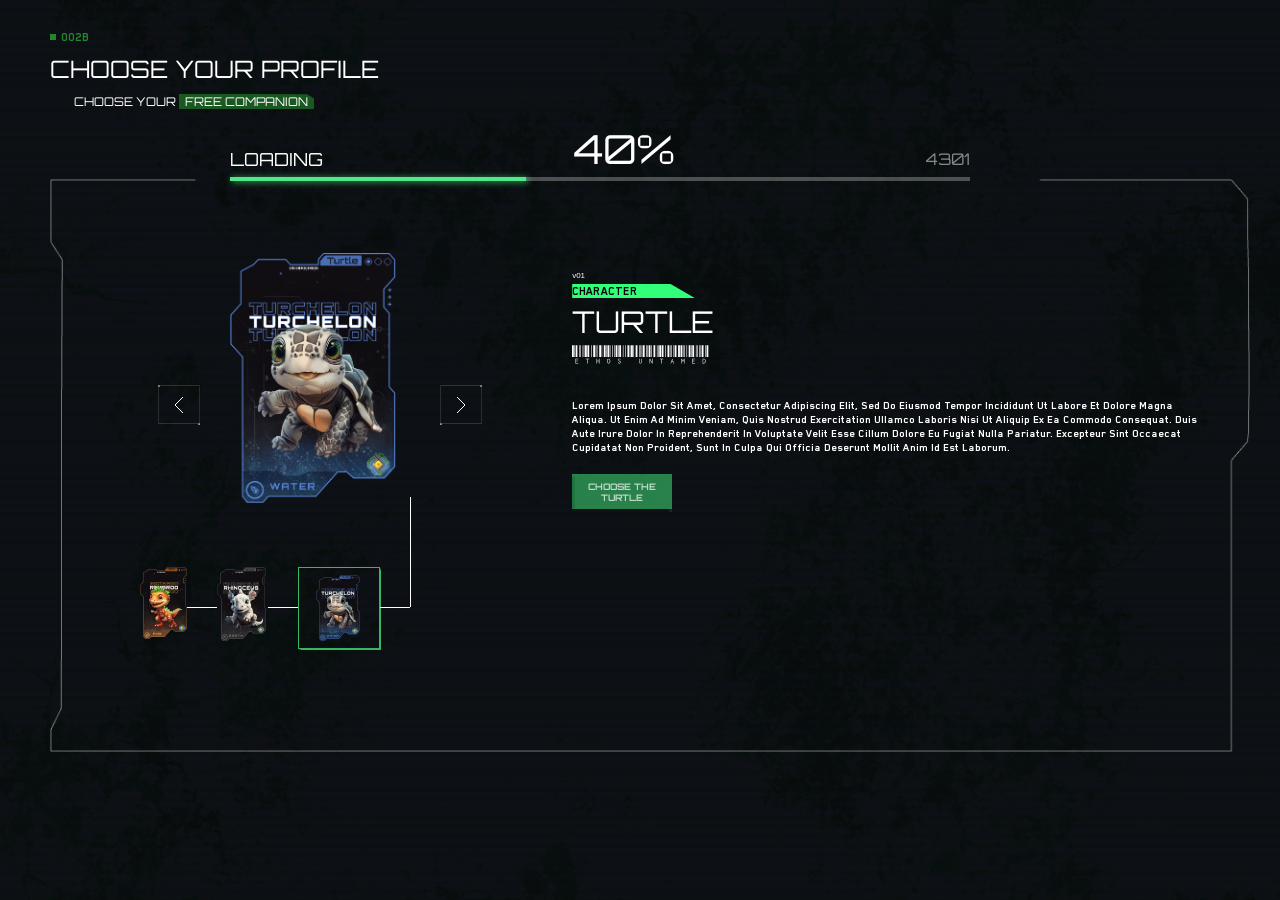
==== choose_character.html @ a974b1c8 "4 pages" ====
<!DOCTYPE html>
<html lang="en">
    <head>
    <meta charset="UTF-8">
    <meta http-equiv="X-UA-Compatible" content="IE=edge">
    <meta name="viewport" content="width=device-width, initial-scale=1.0">
    <title>Ethos</title>
    <link rel="stylesheet" href="style1.css">
    <link href="https://fonts.cdnfonts.com/css/libre-barcode-ean13-text" rel="stylesheet">
                
    </head>

    <body>
         <header>
            <div class="heders">
                <p class="character_pagination">002B</p>
                <h3 class="character_pagination--head1">CHOOSE YOUR PROFILE</h3>
                <div class="heder3">
                <h3 class="character_pagination--head2">choose your <span class="heder3_style">free companion</span></h3>
                </div>
            </div>

            <div class="character_loading">

                <div class="character_loading_info">
                    <p class="loading">loading</p>
                    <p class="loading_pourcentage">40%</p>
                    <p class="loading_3">4301</p>
                </div>
                <div class="character_loading_progress"></div>
            </div>


        <section class="container" id="choose_character">
               <div class="container_elementspack">
                    <img class="arrow_left" src="assets/img/Left Arrow.svg" alt="turchelon">
                <div class="container_elements--character">
                    <img class="companion_img" src="./assets/img/turchelon.png" alt="turchelon">
                            <div class="aute_companion">
                    <div  class="aute_companion1">
                        <img src="assets/img/Dino Card.png" alt="Dino">
                    </div>
                    <div class="line"></div>
                    <div  class="aute_companion1">
                        <img src="assets/img/Rhino Card.png" alt="Rhino">
                    </div>
                     <div class="line"></div>
                    <article  class="aute_companion2">
                        <img src="assets/img/Group 28.png" class="mmcompanion" alt="Turchelon">
                    </article>
                    <div class="line"></div>
                    <div class="column"></div>
                </div>

                </div>
                    <img class="arrow_right" src="assets/img/Right Arrow.svg" alt="turchelon">
                <div class="turchelon_element">
                    <div class="companion_barcode-version">
                    <p>v01</p>
                    </div>
                    <div  class="character-info-title">
                        <p>character</p>
                    </div>
                    <div class="companion_name">
                        <p>turtle</p>
                   </div>
                  <div class="companion-barcode">
                      <svg width="137" height="19" viewBox="0 0 137 19" fill="none" xmlns="http://www.w3.org/2000/svg">
                        <path
                            d="M0 12V0.199999H1.8V12H0ZM2.4 12V0.199999H3V12H2.4ZM3.6 12V0.199999H5.4V12H3.6ZM7.2 12V0.199999H7.8V12H7.2ZM8.4 12V0.199999H9V12H8.4ZM3.38 13.74H6.22V14.2H3.86V15.72H5.82V16.2H3.86V17.92H6.2V18.38H3.38V13.74ZM10.6094 12V0.199999H11.2094V12H10.6094ZM11.8094 12V0.199999H12.4094V12H11.8094ZM13.0094 12V0.199999H14.8094V12H13.0094ZM15.4094 12V0.199999H17.2094V12H15.4094ZM19.0094 12V0.199999H19.6094V12H19.0094ZM15.0894 14.2H13.7894V13.74H16.9894V14.2H15.6294V18.38H15.0894V14.2ZM21.2188 12V0.199999H23.0188V12H21.2188ZM23.6188 12V0.199999H24.2188V12H23.6188ZM24.8188 12V0.199999H25.4188V12H24.8188ZM27.2188 12V0.199999H29.0188V12H27.2188ZM29.6188 12V0.199999H30.2188V12H29.6188ZM24.5388 13.74H25.1388V13.8C25.1121 13.8267 25.0921 13.86 25.0788 13.9C25.0788 13.9267 25.0788 13.9867 25.0788 14.08V15.72H26.8788V13.74H27.4988V13.8C27.4721 13.8267 27.4521 13.86 27.4388 13.9C27.4388 13.9267 27.4388 13.9867 27.4388 14.08V18.38H26.8788V16.18H25.0788V18.38H24.5388V13.74ZM31.8281 12V0.199999H33.6281V12H31.8281ZM34.2281 12V0.199999H34.8281V12H34.2281ZM35.4281 12V0.199999H37.2281V12H35.4281ZM37.8281 12V0.199999H38.4281V12H37.8281ZM40.2281 12V0.199999H40.8281V12H40.2281ZM36.6281 18.46C36.0948 18.46 35.6881 18.2533 35.4081 17.84C35.1148 17.4267 34.9681 16.84 34.9681 16.08C34.9681 15.3467 35.1148 14.7667 35.4081 14.34C35.7015 13.9267 36.1081 13.72 36.6281 13.72C37.1481 13.72 37.5548 13.9267 37.8481 14.34C38.1415 14.7667 38.2881 15.3467 38.2881 16.08C38.2881 16.84 38.1415 17.4267 37.8481 17.84C37.5681 18.2533 37.1615 18.46 36.6281 18.46ZM36.6281 18C36.9881 18 37.2615 17.84 37.4481 17.52C37.6481 17.1867 37.7481 16.7067 37.7481 16.08C37.7481 15.4933 37.6481 15.0267 37.4481 14.68C37.2481 14.3467 36.9748 14.18 36.6281 14.18C36.2815 14.18 36.0081 14.3467 35.8081 14.68C35.6081 15.0267 35.5081 15.4933 35.5081 16.08C35.5081 16.7067 35.6015 17.1867 35.7881 17.52C35.9881 17.84 36.2681 18 36.6281 18ZM42.4375 12V0.199999H43.0375V12H42.4375ZM43.6375 12V0.199999H45.4375V12H43.6375ZM46.0375 12V0.199999H46.6375V12H46.0375ZM47.2375 12V0.199999H49.0375V12H47.2375ZM50.8375 12V0.199999H51.4375V12H50.8375ZM47.2175 18.46C46.6175 18.46 46.1308 18.26 45.7575 17.86L46.0375 17.4L46.0575 17.34L46.1175 17.36C46.1175 17.3733 46.1242 17.4 46.1375 17.44C46.1375 17.4667 46.1508 17.5 46.1775 17.54C46.1908 17.5667 46.2175 17.5933 46.2575 17.62C46.5375 17.86 46.8842 17.98 47.2975 17.98C47.5642 17.98 47.7908 17.9067 47.9775 17.76C48.1642 17.6 48.2575 17.4133 48.2575 17.2C48.2575 17.0533 48.2242 16.9267 48.1575 16.82C48.1042 16.7267 48.0042 16.6333 47.8575 16.54C47.7108 16.4467 47.4842 16.3333 47.1775 16.2C46.7242 16.0267 46.3975 15.8267 46.1975 15.6C46.0108 15.3733 45.9175 15.12 45.9175 14.84C45.9175 14.4933 46.0442 14.2133 46.2975 14C46.5508 13.7867 46.8908 13.68 47.3175 13.68C47.5708 13.68 47.8108 13.7333 48.0375 13.84C48.2508 13.9467 48.4442 14.0867 48.6175 14.26L48.2775 14.72L48.2375 14.68C48.2375 14.6667 48.2308 14.6467 48.2175 14.62C48.2175 14.58 48.2042 14.5467 48.1775 14.52C48.1642 14.48 48.1375 14.4467 48.0975 14.42C47.9908 14.3133 47.8642 14.2333 47.7175 14.18C47.5842 14.14 47.4242 14.12 47.2375 14.12C46.9975 14.12 46.8108 14.1867 46.6775 14.32C46.5308 14.4533 46.4575 14.6133 46.4575 14.8C46.4575 14.9467 46.4842 15.0733 46.5375 15.18C46.6042 15.2867 46.7175 15.3867 46.8775 15.48C47.0375 15.5867 47.2775 15.7 47.5975 15.82C48.0375 16.0067 48.3442 16.1933 48.5175 16.38C48.6775 16.58 48.7575 16.8267 48.7575 17.12C48.7575 17.3467 48.7042 17.56 48.5975 17.76C48.4775 17.96 48.3042 18.1267 48.0775 18.26C47.8375 18.3933 47.5508 18.46 47.2175 18.46ZM53.0469 12V0.199999H53.6469V12H53.0469ZM55.4469 12V0.199999H57.2469V12H55.4469ZM57.8469 12V0.199999H58.4469V12H57.8469ZM59.0469 12V0.199999H60.8469V12H59.0469ZM61.4469 12V0.199999H62.0469V12H61.4469ZM63.6562 12V0.199999H65.4563V12H63.6562ZM67.2563 12V0.199999H67.8563V12H67.2563ZM68.4563 12V0.199999H69.0563V12H68.4563ZM69.6563 12V0.199999H70.2563V12H69.6563ZM70.8563 12V0.199999H72.6563V12H70.8563ZM68.4563 18.46C67.9763 18.46 67.6096 18.3133 67.3563 18.02C67.1029 17.7267 66.9763 17.3133 66.9763 16.78V13.74H67.5563V13.8C67.5163 13.8267 67.4963 13.86 67.4963 13.9C67.4829 13.9267 67.4763 13.9867 67.4763 14.08V16.78C67.4763 17.18 67.5563 17.4867 67.7163 17.7C67.8629 17.9133 68.1163 18.02 68.4763 18.02C68.8229 18.02 69.0763 17.9133 69.2363 17.7C69.3963 17.4867 69.4763 17.1733 69.4763 16.76V13.74H69.9763V16.76C69.9763 17.3333 69.8429 17.76 69.5763 18.04C69.3096 18.32 68.9363 18.46 68.4563 18.46ZM74.2656 12V0.199999H74.8656V12H74.2656ZM75.4656 12V0.199999H76.0656V12H75.4656ZM76.6656 12V0.199999H78.4656V12H76.6656ZM79.0656 12V0.199999H79.6656V12H79.0656ZM81.4656 12V0.199999H83.2656V12H81.4656ZM77.5856 13.74H78.0856L80.0256 17.18V13.74H80.6056V13.8C80.5656 13.8267 80.5456 13.86 80.5456 13.9C80.5323 13.9267 80.5256 13.9867 80.5256 14.08V18.38H80.1256L78.0656 14.74V18.38H77.5856V13.74ZM84.875 12V0.199999H85.475V12H84.875ZM86.075 12V0.199999H86.675V12H86.075ZM87.275 12V0.199999H89.075V12H87.275ZM89.675 12V0.199999H91.475V12H89.675ZM93.275 12V0.199999H93.875V12H93.275ZM89.355 14.2H88.055V13.74H91.255V14.2H89.895V18.38H89.355V14.2ZM95.4844 12V0.199999H97.2844V12H95.4844ZM97.8844 12V0.199999H98.4844V12H97.8844ZM99.0844 12V0.199999H99.6844V12H99.0844ZM101.484 12V0.199999H102.084V12H101.484ZM102.684 12V0.199999H104.484V12H102.684ZM101.024 17.02H99.5244L99.0644 18.38H98.5444L100.244 13.66H100.304L102.024 18.38H101.484L101.024 17.02ZM100.884 16.62L100.284 14.86L99.6644 16.62H100.884ZM106.094 12V0.199999H107.894V12H106.094ZM108.494 12V0.199999H110.294V12H108.494ZM110.894 12V0.199999H111.494V12H110.894ZM112.094 12V0.199999H112.694V12H112.094ZM114.494 12V0.199999H115.094V12H114.494ZM109.334 13.74H109.754L110.894 16.02L112.054 13.74H112.454V18.38H111.954V14.88L110.954 16.76H110.754L109.814 14.9V18.38H109.334V13.74ZM116.703 12V0.199999H118.503V12H116.703ZM119.103 12V0.199999H119.703V12H119.103ZM120.303 12V0.199999H122.103V12H120.303ZM123.903 12V0.199999H124.503V12H123.903ZM125.103 12V0.199999H125.703V12H125.103ZM120.083 13.74H122.923V14.2H120.563V15.72H122.523V16.2H120.563V17.92H122.903V18.38H120.083V13.74ZM127.312 12V0.199999H127.913V12H127.312ZM128.513 12V0.199999H129.113V12H128.513ZM129.713 12V0.199999H131.513V12H129.713ZM133.313 12V0.199999H133.913V12H133.313ZM134.513 12V0.199999H136.313V12H134.513ZM130.653 13.74H131.733C132.119 13.74 132.419 13.7933 132.633 13.9C132.859 14.0067 133.053 14.1667 133.213 14.38C133.519 14.78 133.673 15.3467 133.673 16.08C133.646 16.84 133.473 17.4133 133.153 17.8C132.833 18.2 132.333 18.3933 131.653 18.38H130.653V13.74ZM131.613 17.98C132.639 17.98 133.153 17.36 133.153 16.12C133.153 15.4933 133.039 15.0133 132.813 14.68C132.573 14.3467 132.199 14.18 131.693 14.18H131.153V17.98H131.613Z"
                            fill="white" />
                      </svg>
                   </div> 
                   <div class="companion_story">
                <p>Lorem ipsum dolor sit amet, consectetur adipiscing elit,
                     sed do eiusmod tempor incididunt ut labore et dolore magna aliqua.
                    Ut enim ad minim veniam, quis nostrud exercitation ullamco laboris nisi ut aliquip ex ea commodo consequat.
                     Duis aute irure dolor in reprehenderit in voluptate velit esse cillum dolore eu fugiat nulla pariatur.
                      Excepteur sint occaecat cupidatat non proident, sunt in culpa qui officia deserunt mollit anim id est laborum.
                </p>
                <div>
                    <div class="changer_character">
                       
                         <button class="changer_character_button">
                            <p class="changer_character_button_text">Choose The turtle</p>
                        </button>
                         <img src="assets/img/Choose The turtle Button.svg" class="changer_character_button_back" alt="button border">
                    </div>
                </div>

                
        </div>
        </section>
    </body>

</html>
---- style1.css ----
*{
    margin: 0;
}
body{
    background-image: url("./ressources/Character_Confirmation.png");
    display: flex;
    align-items: center;
}
.container{
    background-image: url("./assets/img/Vector 47.png");
    background-repeat: no-repeat;
    background-size: contain;
    background-position: center;
    background-repeat: no-repeat;
    display: flex;
    justify-content: center;
    width: 1200px;
    height: 620px;
    margin-left: 50px;
}

@font-face {
    font-family: Orbitron;
    src: url(assets/Orbitron-VariableFont_wght.ttf) format('truetype')
}
@font-face {
    font-family: 'Blender Pro';
    src: url(assets/BLENDERPRO-BOLD.TTF) format('truetype')
}
@import url('https://fonts.cdnfonts.com/css/libre-barcode-ean13-text');
.heders{
position: relative;
left: 50px;
}
.heder3{
position: relative;
left: 24px;
}
.turchelon_element{
position: relative;
bottom: 65px;
}
/*      pagination           */
.character_pagination{
    color: #23852d;
    font-family: "Blender Pro";
    font-size: 13px;
    font-style: normal;
    font-weight: 700;
    line-height: normal;
    text-transform: uppercase;
    margin-top: 30px;
    margin-bottom: 8px;
}
.character_pagination::before {
    content: "";
    width: 6px;
    height: 6px;
    background-color: #23852d;
    display: inline-block;
    margin-right: .3rem;
    margin-bottom: .09rem
}
.weapon_pagination{
    color: #537DD8;
    font-family: "Blender Pro";
    font-size: 13px;
    font-style: normal;
    font-weight: 700;
    line-height: normal;
    text-transform: uppercase;
    margin-top: 30px;
    margin-bottom: 8px;
}
.weapon_pagination::before {
    content: "";
    width: 6px;
    height: 6px;
    background-color: #537DD8;
    display: inline-block;
    margin-right: .3rem;
    margin-bottom: .09rem
}
.friend_pagination{
    color: #FFEA31;
    font-family: "Blender Pro";
    font-size: 13px;
    font-style: normal;
    font-weight: 700;
    line-height: normal;
    text-transform: uppercase;
    margin-top: 30px;
    margin-bottom: 8px;
}
.friend_pagination::before {
    content: "";
    width: 6px;
    height: 6px;
    background-color: #FFEA31;
    display: inline-block;
    margin-right: .3rem;
    margin-bottom: .09rem
}
.profile_pagination{
    color: #B83639;
    font-family: "Blender Pro";
    font-size: 13px;
    font-style: normal;
    font-weight: 700;
    line-height: normal;
    text-transform: uppercase;
    margin-top: 30px;
    margin-bottom: 8px;
}
.profile_pagination::before {
    content: "";
    width: 6px;
    height: 6px;
    background-color: #B83639;
    display: inline-block;
    margin-right: .3rem;
    margin-bottom: .09rem
}


.character_pagination--head1{
    color: #fff;
    font-family: Orbitron;
    font-size: 24px;
    font-style: normal;
    font-weight: 500px;
    line-height: normal;
    text-transform: uppercase;
    top: 5%;
    font-weight: normal;
    margin-bottom: 10px;
}
.coditions_rewardes{
    color: #fff;
    font-family: Orbitron;
    font-size: 24px;
    font-style: normal;
    font-weight: 500px;
    line-height: normal;
    text-transform: uppercase;
    font-weight: normal;
    margin-bottom: 50px;
    position: relative;
    top: 60px;
    width: 720px;
    word-spacing: 2px;
}
.head_edit{
position: relative;
right: 50px;
}
.character_pagination--head2{
text-transform: uppercase;
font-family: Orbitron;
font-size: 12px;
font-weight: normal;
color: #fff;
}
.heder3_style{
background-color: #195820;
padding-left: 6px;
padding-right: 6px;
clip-path: polygon(0 0, 95% 1%, 100% 30%, 100% 100%,0 100%);
}
.heder4_style{
background-color: #FFEA31;
padding-left: 6px;
padding-right: 6px;
clip-path: polygon(0 0, 95% 1%, 100% 30%, 100% 100%,0 100%);
}
.heder5_style{
background-color: #B83639;
padding-left: 6px;
padding-right: 6px;
clip-path: polygon(0 0, 95% 1%, 100% 30%, 100% 100%,0 100%);
}
.heder_weapon3_style{
font-weight: bold;
background-color: #537DD8;
padding-left: 6px;
padding-right: 6px;
clip-path: polygon(0 0, 95% 1%, 100% 30%, 100% 100%,0 100%);
}
.companion_story{
color: #fff;
font-family: Orbitron;
width: 1090px;
margin-top: 30px;
}
.companion_img{
    width: 170px;
    height: 250px;
    position: relative;
    left: 50px;
  
}
.weapon_img{
    position: relative;
    width: 250px;
    bottom: 170px;
    left: 80px;
    z-index: 2;
}
.weapon_background{
    z-index:3;
    width: 240px;
    height: 190px;
    position: relative;
    top: 190px;
    left: 80px;
}
.weapon_border{
 z-index: 1;
     width: 250px;
    height: 200px;
 position: relative;
 bottom: 10px;
left: 80px;

}
.container_elementspack{
    display: flex;
    flex-direction: row;
    width:90%;
    justify-content: center;
     align-items: center;
     gap: 40px;
}
.container_elementspack_friend{
    display: flex;
    flex-direction: column;
    width:90%;
    justify-content: center;
    align-items: center;
}
.companion_name{
color: #fff;
font-family: Orbitron;
font-size: 30px;
text-transform: uppercase;
font-weight: normal;
margin-bottom: 5px;
margin-top: 5px;
}
.companion_story{
color: #fff;
font-family: "Blender Pro";
font-size: 12px; 
width: 630px;
text-transform: capitalize;
}
.character-info-title{
    color: #000000;
    font-family: "Blender Pro";
    font-size: 13px;
    font-style: normal;
    font-weight: 700;
    line-height: normal;
    text-transform: uppercase;
    position: relative;
}
.character-info-title{
    background-image:
    display: inline-block;
    width: 123px;
    height: 14.5px;
    background-color: rgb(49, 255, 121);
    clip-path: polygon(0 0, 80% 1%, 100% 100%, 100% 100%,0 100%);
}
.weapon-info-title{
    color: #000000;
    font-family: "Blender Pro";
    font-size: 13px;
    font-style: normal;
    font-weight: 700;
    line-height: normal;
    text-transform: uppercase;
    position: relative;
}
.weapon-info-title{
    background-image:
    display: inline-block;
    width: 123px;
    height: 14.5px;
    background-color: #537DD8;
    clip-path: polygon(0 0, 80% 1%, 100% 100%, 100% 100%,0 100%);
}
.companion_barcode-version{
font-family: 'Libre Barcode EAN13 Text', sans-serif;
color: #fff;
font-weight: lighter;
font-size: 8px;
margin-bottom: 4px;
}
/*          loading barre        */
.character_loading_info{
    display: flex;
    align-items: center;
    width: 740px;
    height: 10px;
    position: relative;
    left: 230px;
    top: 45px;
    justify-content: center;
    justify-content: space-between;
    color: #fff;
    font-family: Orbitron;
    text-transform: uppercase;
}
.loading_pourcentage{
  font-size: 40px;
  position: relative;
  bottom: 10px;
}
.loading{
    font-size: 18px;
}
.loading_3{
font-weight: lighter;
opacity: 0.5;
}

.character_loading::after{
    content: "";
    display: inline-block;
    width: 740px;
    height: 4px;
    background-color: rgba(255, 255, 255, 0.265);
    position: relative;
    top: 30px;
    left: 230px;
    z-index: 2;
}
.character_loading_progress::after{
    content: "";
    display: inline-block;
    width: 296px;
    height: 4px;
    background-color: rgb(19, 222, 97);
    z-index: 1;
    position: relative;
    top: 48px;
    left: 230px;
    box-shadow: 2px 1px 6px #36B862;
}
.weapon_loading_progress::after{
    content: "";
    display: inline-block;
    width: 296px;
    height: 4px;
    background-color: #537DD8;
    z-index: 1;
    position: relative;
    top: 48px;
    left: 230px;
    box-shadow: 2px 1px 6px #537DD8;
}
.friend_loading_progress::after{
    content: "";
    display: inline-block;
    width: 296px;
    height: 4px;
    background-color: #FFEA31;
    z-index: 1;
    position: relative;
    top: 48px;
    left: 230px;
    box-shadow: 2px 1px 6px #FFEA31;
}
.changer_character{
    margin-top: 40px;
}
.changer_character_button{
    background-color: #31ff766c;
    border:none;
    padding-right: 10px;
    padding-left: 10px;
    width: 100px;
    height: 35px;
    z-index: 3;
    position: relative;
    bottom: 20px;
 
}

.changer_character_button_back{
    opacity: 0.14;
    width: 100px;
    z-index: 2;
    position: absolute;
    left: 0px;
    bottom: 17px;
}
.changer_weapon_button{
    background-color: transparent;
    border:none;
    padding-right: 10px;
    padding-left: 10px;
    width: 100px;
    height: 35px;
    z-index: 3;
    position: relative;
    bottom: 20px;
 
}

.changer_weapon_button_back{
    opacity: 0.10;
    width: 100px;
    z-index: 2;
    position: absolute;
    left: 0px;
    bottom: 17px;
}
.changer_character_button_text{

font-family: "Orbitron";
    color: #fff;
    font-size: 9px;
    font-weight: bold;
    text-transform: uppercase;
    opacity: 0.70;
    z-index: 1;
}
.aute_companion{
display: flex;
margin-top: 60px;
flex-direction: row;
}
.aute_friend{
display: flex;
margin-top: 60px;
flex-direction: row;
gap: 50px;
position: relative;
right: 10px;
}
.aute_companion2{
width: 80px;
height: 80px;
border: 1px #36B862 solid;
box-shadow: 0.5px 0.5px 1px #36B862;
display: flex;
justify-content: center;
align-items: center;
}
.line{
    content: "";
    display: inline-block;
    width: 30px;
    height: 0.3px;
    background-color: rgb(255, 255, 255);
    margin-top: 40px;
}
.column{
    content: "";
    display: inline-block;
    width: 0.3px;
    height: 110px;
    background-color: rgb(255, 255, 255);
    position: relative;
    bottom: 70px;
}
.arrow_right{
    position: relative;
    right: 50px;
    bottom: 60px;
}
.arrow_left{
position: relative;
left: 60px;
bottom: 60px;
}
.arrow_left_weapon{
position: relative;
left: 60px;
bottom: 60px;
}
.arrow_right_weapon{
    position: relative;
    right: px;
    bottom: 60px;
}
.aute_companion{
position: relative;
right: 40px;
}
.aute_weapon{
display: flex;
margin-top: 60px;
flex-direction: row;
position: relative;
right: 50px;
bottom: 165px;
}
.aute_weapon1{
position: relative;
top: 15px;
}
.aute_weapon3{
position: relative;
top: 15px;
}
.Card{
    width: 210px;
    height: 300px;
}
.art_Card{
    display: flex;
    flex-direction: column;
    align-items: center;
}
.text_card{
    position: relative;
    bottom: 70px;
}
.button{
display: flex;
flex-direction: row;
justify-content: center;
gap: 50px;
z-index: 2;
}
.code{
    font-family: Orbitron;
    font-weight: bold;
    color: #fff;
    margin-left: 7px;
}
.copier{
    z-index: 1;
    width: 15px;
    height: 15px;
    position: relative;
    right: 60px;
    bottom: 20px;
}
.copier_sha{
    width: 25px;
    height: 25px;
    position: relative;
    right: 60px;
    bottom: 40px;
}
.code_generate_text{
    font-family: "Blender Pro";
    font-weight: bold;
    color: #fff; 
}
.button_copier_share{
    background-color: transparent;
    border: 1px solid #fff;
    padding-right: 100px;
    padding-left: 20px;
    padding-bottom: 4px;
    padding-top: 4px;
    border-radius: 1% 1% 6px 0%;
    corner-shape: bevel;
}
.code_generate_button{
    background-color: transparent;
    border: 1px solid #fff;
    border-radius: 6px 1% 1% 0%;
    corner-shape: bevel;
}
.partager{
    width: 17px;
    height: 17px;
    z-index: 1;
    position: relative;
    bottom: 100px;
    right: 36px;
}
.partager_sha{
    width: 17px;
    height: 17px;
    position: relative;
    bottom: 70px;
    right: 36px;
}
.partager_cheak{
    width: 20px;
    height: 20px;
    position: relative;
    bottom: 40px;
    right: 28px;

}

  .page_option_share {
    position: fixed;
    inset: 0;
    width: 100%;
    height: 100%;
    display: none;
    justify-content: center;
    align-items: center;
    backdrop-filter: blur(6px);

  }
  .share_op {
    background-image: url("./ressources/Character_Confirmation.png");
    padding: 30px;
    border: 1px solid #fff;
    width: 600px;
    height: 200px;
    background-image: 
    filter: blur(5px);
    opacity: 0.98;
    
  }
  .items_share{
    display: flex;
    flex-direction: column;
    justify-content: center;
    align-items: center;
    gap: 50px;
    
  }

  #share_op:target {
    display: flex;
  }
  .moyenne_invitation{
    display: flex;
    flex-direction: row;
    justify-content: center;
    align-items: center;
   gap: 60px;
}
.moyenne_invitation_general{
width: 50px;
}
.moyenne_invitation_face{
width: 24px;
height: 50px;
}



.retour{
color: #fff;
border: 1px solid #fff;
position: relative;
bottom: 278px;
left: 630px;
width: 30px;
height: 30px;
font-size: 28px;
text-decoration: none;
}
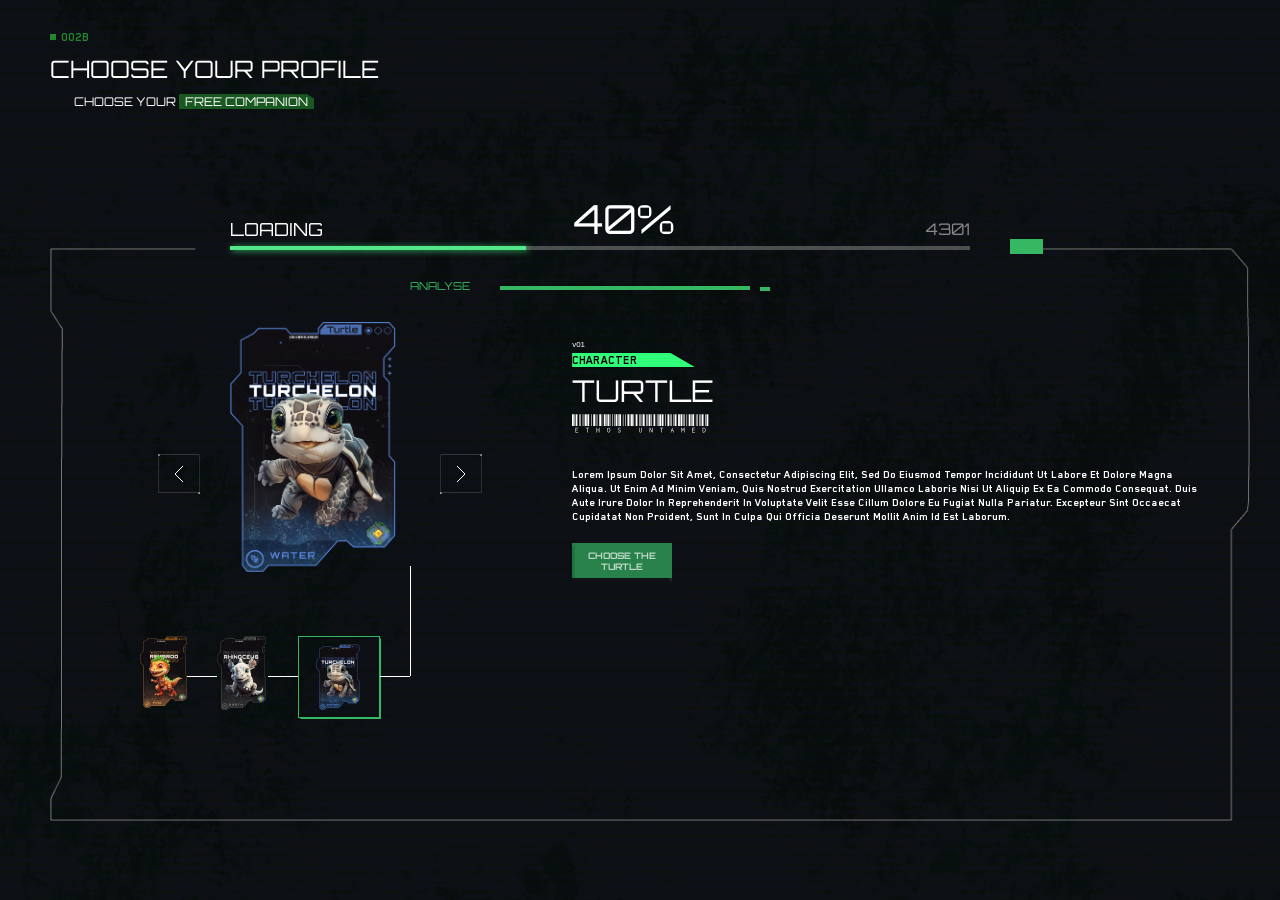
==== commit dbc142af: "le projet complet" ====
--- a/choose_character.html
+++ b/choose_character.html
@@ -27,7 +27,12 @@
                     <p class="loading_pourcentage">40%</p>
                     <p class="loading_3">4301</p>
                 </div>
+                                            <div class="caree"></div>
+            <div class="caree_analyse"></div>
+            <div class="line_analyse0"></div>
+            <p class="analyse">analyse</p>
                 <div class="character_loading_progress"></div>
+
             </div>
 
 
@@ -80,10 +85,11 @@
                 </p>
                 <div>
                     <div class="changer_character">
-                       
+                        <a href="./choose_weapon.html">
                          <button class="changer_character_button">
                             <p class="changer_character_button_text">Choose The turtle</p>
                         </button>
+                        </a>
                          <img src="assets/img/Choose The turtle Button.svg" class="changer_character_button_back" alt="button border">
                     </div>
                 </div>
--- a/style1.css
+++ b/style1.css
@@ -199,6 +199,16 @@
     left: 50px;
   
 }
+.companion_img:hover{
+    cursor: pointer;
+    transform: translateY(-6px);
+}
+.changer_weapon_button_w:hover{
+    cursor: pointer;
+     transform: translateY(-5px);
+     box-shadow: 0 3px 8px #76786b;
+}
+
 .weapon_img{
     position: relative;
     width: 250px;
@@ -222,6 +232,14 @@
  bottom: 10px;
 left: 80px;
 
+}
+.character_img{
+    width: 180px;
+    position: relative;
+    left: 20px;
+}
+.knif_img{
+width: 170px;
 }
 .container_elementspack{
     display: flex;
@@ -305,7 +323,7 @@
     height: 10px;
     position: relative;
     left: 230px;
-    top: 45px;
+    top: 115px;
     justify-content: center;
     justify-content: space-between;
     color: #fff;
@@ -348,10 +366,186 @@
     left: 230px;
     box-shadow: 2px 1px 6px #36B862;
 }
+
+
+.caree::after{
+    content: "";
+    display: inline-block;
+    width: 33px;
+    height: 15px;
+    background-color: #36B862;
+    position: relative;
+    left: 1010px;
+    top: 120px;
+
+}
+.line_analyse0::after{
+    content: "";
+    display: inline-block;
+    width: 250px;
+    height: 4px;
+    background-color: #36B862;
+    position: relative;
+    left: 500px;
+    top: 120px;
+}
+.caree_analyse::after{
+    content: "";
+    display: inline-block;
+    width: 10px;
+    height: 4px;
+    background-color: #36B862;
+    position: relative;
+    left: 760px;
+    top: 138.5px;
+}
+.analyse{
+    text-transform: uppercase;
+    font-family: Orbitron;
+    color: #36B862;
+    font-size: 11px;
+    position: relative;
+    left: 410px;
+    top: 105px;
+}
+
+
+
+.caree_1::after{
+    content: "";
+    display: inline-block;
+    width: 33px;
+    height: 15px;
+    background-color: #537DD8;
+    position: relative;
+    left: 1010px;
+    top: 120px;
+
+}
+.line_analyse_1::after{
+    content: "";
+    display: inline-block;
+    width: 250px;
+    height: 4px;
+    background-color: #537DD8;
+    position: relative;
+    left: 500px;
+    top: 120px;
+}
+.caree_analyse1::after{
+    content: "";
+    display: inline-block;
+    width: 10px;
+    height: 4px;
+    background-color: #537DD8;
+    position: relative;
+    left: 760px;
+    top: 138.5px;
+}
+.analyse1{
+    text-transform: uppercase;
+    font-family: Orbitron;
+    color: #537DD8;
+    font-size: 11px;
+    position: relative;
+    left: 410px;
+    top: 105px;
+}
+
+
+
+
+.caree_2::after{
+    content: "";
+    display: inline-block;
+    width: 33px;
+    height: 15px;
+    background-color: #FFEA31;
+    position: relative;
+    left: 1010px;
+    top: 120px;
+
+}
+.line_analyse_2::after{
+    content: "";
+    display: inline-block;
+    width: 250px;
+    height: 4px;
+    background-color: #FFEA31;
+    position: relative;
+    left: 500px;
+    top: 120px;
+}
+.caree_analyse2::after{
+    content: "";
+    display: inline-block;
+    width: 10px;
+    height: 4px;
+    background-color: #FFEA31;
+    position: relative;
+    left: 760px;
+    top: 138.5px;
+}
+.analyse2{
+    text-transform: uppercase;
+    font-family: Orbitron;
+    color: #FFEA31;
+    font-size: 11px;
+    position: relative;
+    left: 410px;
+    top: 105px;
+}
+
+
+.caree_3::after{
+    content: "";
+    display: inline-block;
+    width: 33px;
+    height: 15px;
+    background-color: #B83639;
+    position: relative;
+    left: 1010px;
+    top: 120px;
+
+}
+.line_analyse::after{
+    content: "";
+    display: inline-block;
+    width: 250px;
+    height: 4px;
+    background-color: #B83639;
+    position: relative;
+    left: 500px;
+    top: 120px;
+}
+.caree_analyse3::after{
+    content: "";
+    display: inline-block;
+    width: 10px;
+    height: 4px;
+    background-color: #B83639;
+    position: relative;
+    left: 760px;
+    top: 138.5px;
+}
+.analyse3{
+    text-transform: uppercase;
+    font-family: Orbitron;
+    color: #B83639;
+    font-size: 11px;
+    position: relative;
+    left: 410px;
+    top: 105px;
+}
+
+
+
+
+
 .weapon_loading_progress::after{
     content: "";
     display: inline-block;
-    width: 296px;
+    width: 444px;
     height: 4px;
     background-color: #537DD8;
     z-index: 1;
@@ -363,7 +557,7 @@
 .friend_loading_progress::after{
     content: "";
     display: inline-block;
-    width: 296px;
+    width: 592px;
     height: 4px;
     background-color: #FFEA31;
     z-index: 1;
@@ -396,7 +590,7 @@
     left: 0px;
     bottom: 17px;
 }
-.changer_weapon_button{
+.changer_weapon_button_w{
     background-color: transparent;
     border:none;
     padding-right: 10px;
@@ -426,6 +620,11 @@
     text-transform: uppercase;
     opacity: 0.70;
     z-index: 1;
+}
+.changer_character_button:hover{
+    cursor: pointer;
+    transform: translateY(-5px);
+
 }
 .aute_companion{
 display: flex;
@@ -524,7 +723,7 @@
 flex-direction: row;
 justify-content: center;
 gap: 50px;
-z-index: 2;
+padding: 0;
 }
 .code{
     font-family: Orbitron;
@@ -533,19 +732,11 @@
     margin-left: 7px;
 }
 .copier{
-    z-index: 1;
     width: 15px;
     height: 15px;
     position: relative;
-    right: 60px;
-    bottom: 20px;
-}
-.copier_sha{
-    width: 25px;
-    height: 25px;
-    position: relative;
-    right: 60px;
-    bottom: 40px;
+    left: 26px;
+   
 }
 .code_generate_text{
     font-family: "Blender Pro";
@@ -555,12 +746,13 @@
 .button_copier_share{
     background-color: transparent;
     border: 1px solid #fff;
-    padding-right: 100px;
+    padding-right: 50px;
     padding-left: 20px;
-    padding-bottom: 4px;
-    padding-top: 4px;
     border-radius: 1% 1% 6px 0%;
     corner-shape: bevel;
+    display: flex;
+    justify-content: center;
+    align-items: center;
 }
 .code_generate_button{
     background-color: transparent;
@@ -571,25 +763,15 @@
 .partager{
     width: 17px;
     height: 17px;
-    z-index: 1;
-    position: relative;
-    bottom: 100px;
-    right: 36px;
-}
-.partager_sha{
-    width: 17px;
-    height: 17px;
-    position: relative;
-    bottom: 70px;
-    right: 36px;
+    position: relative;
+    left: 40px;
 }
 .partager_cheak{
     width: 20px;
     height: 20px;
     position: relative;
-    bottom: 40px;
+    bottom: 200px;
     right: 28px;
-
 }
 
   .page_option_share {
@@ -603,6 +785,7 @@
     backdrop-filter: blur(6px);
 
   }
+
   .share_op {
     background-image: url("./ressources/Character_Confirmation.png");
     padding: 30px;
@@ -653,4 +836,154 @@
 height: 30px;
 font-size: 28px;
 text-decoration: none;
+}
+.profile_text{
+    font-family: Orbitron;
+    font-weight: bold;
+    color: #fff;
+    font-size: 12px;
+text-align: center;
+}
+.barcode_befor{
+    display: flex;
+    flex-direction: row;
+    gap: 20px;
+}
+.character_elements{
+    display: flex;
+    flex-direction: column;
+    gap: 20px;
+}
+.v0_charachter{
+    display: flex;
+    flex-direction: column;
+    gap: 0px;
+    
+}
+.character_poly{
+    color: #000000;
+    font-family: "Blender Pro";
+    font-size: 13px;
+    font-style: normal;
+    font-weight: 700;
+    line-height: normal;
+    text-transform: uppercase;
+    position: relative;
+}
+.character_poly{
+    background-image:
+    display: inline-block;
+    width: 110px;
+    height: 14.5px;
+    background-color: #B83639;
+    clip-path: polygon(0 0, 80% 1%, 100% 100%, 100% 100%,0 100%);
+}
+.btn_character{
+    display: flex;
+    flex-direction: row;
+    gap: 40px;    
+}
+.changer_character_butn{
+    background-color: #eeff0054;
+    border:none;
+    padding-right: 10px;
+    padding-left: 10px;
+    width: 100px;
+    height: 35px;
+ 
+    position: relative;
+    top: 65%;
+ 
+}
+
+.changer_character_butn:hover{
+    cursor: pointer;
+    transform: translateY(-5px);
+    box-shadow: 0 3px 8px #849a0a;
+}
+.companion_elements{
+    display: flex;
+    flex-direction: column;
+    align-items: center;
+    justify-content: center;
+}
+
+.dino_poly{
+    color: #000000;
+    font-family: "Blender Pro";
+    font-size: 13px;
+    font-style: normal;
+    font-weight: 700;
+    line-height: normal;
+    text-transform: uppercase;
+    position: relative;
+}
+.dino_poly{
+    background-image:
+    display: inline-block;
+    width: 110px;
+    height: 14.5px;
+    background-color: #B88236;
+    clip-path: polygon(0 0, 80% 1%, 100% 100%, 100% 100%,0 100%);
+}
+.two_buttons{
+    display: flex;
+    flex-direction: column;
+    
+    gap: 250px;
+}
+.changer_companion_butn{
+    background-color: #B83639;
+    border:none;
+    padding-right: 10px;
+    padding-left: 10px;
+    width: 100px;
+    height: 35px;
+ 
+    position: relative;
+    top: 20px;
+    right: 50px;
+ 
+}
+.changer_companion_butn:hover{
+    cursor: pointer;
+    transform: translateY(-5px);
+    box-shadow: 0 3px 8px #870909;
+}
+.changer_weapon_button{
+    background-color: #eeff0054;
+    border:none;
+    padding-right: 10px;
+    padding-left: 10px;
+    width: 100px;
+    height: 35px;
+ 
+    position: relative;
+    top: 20px;
+    left: 60px;
+ 
+}
+.changer_weapon_button:hover{
+    cursor: pointer;
+    transform: translateY(-5px);
+    box-shadow: 0 3px 8px #849a0a;
+}
+.weapon_elements{
+    display: flex;
+    flex-direction: column;
+    align-items: center;
+    gap: 20px;
+
+}
+.character_loading_progress_profile::after{
+    content: "";
+    display: inline-block;
+    width: 740px;
+    height: 4px;
+    background-color: rgb(222, 19, 19);
+    z-index: 1;
+    position: relative;
+    top: 48px;
+    left: 230px;
+    box-shadow: 2px 1px 6px #b83636;
 }
